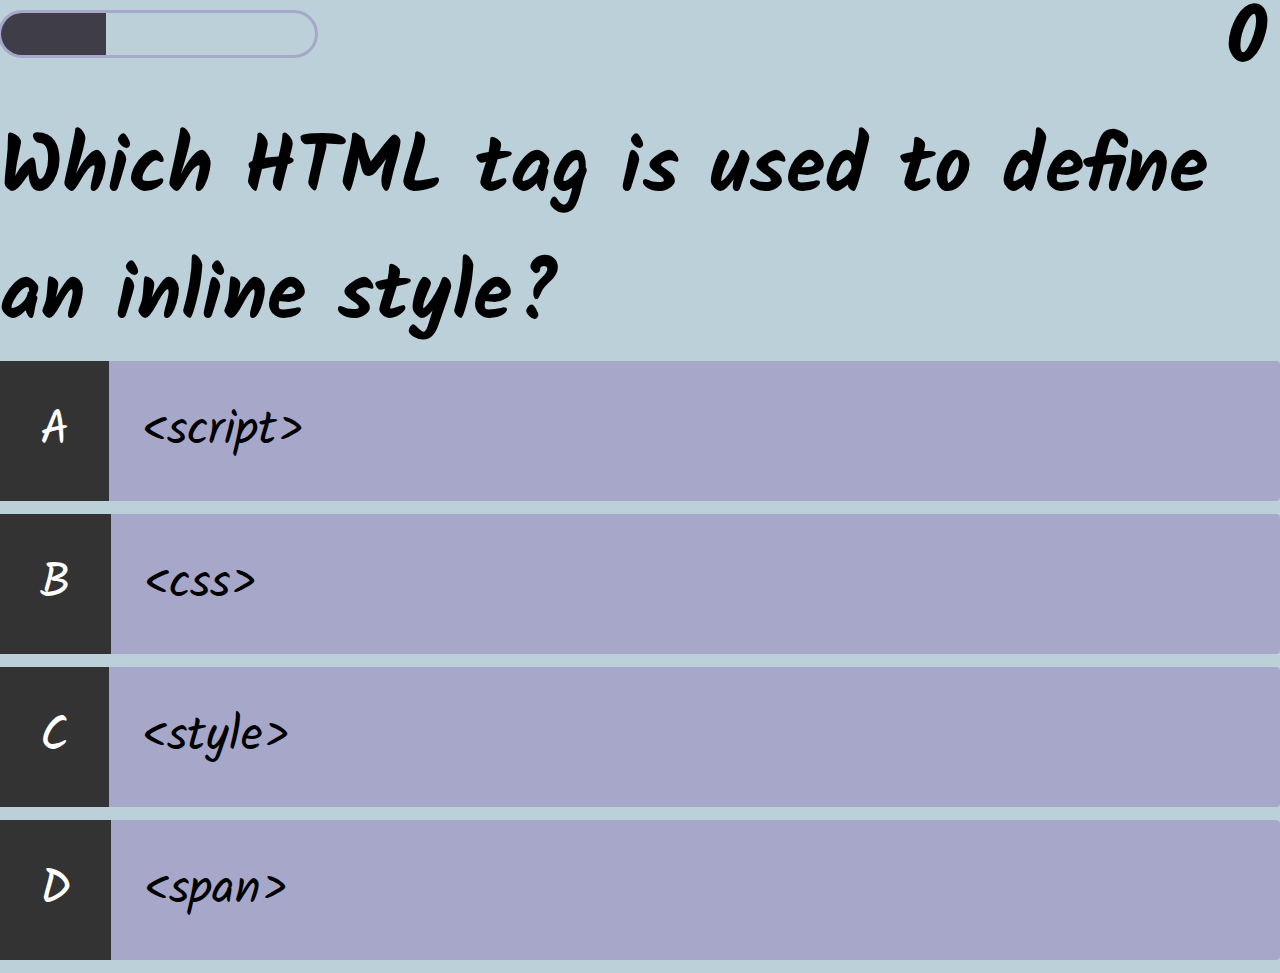
==== game.html @ 2e532731 "Quiz App" ====
<!DOCTYPE html>
<html lang="en">
<head>
    <meta charset="UTF-8">
    <meta name="viewport" content="width=device-width, initial-scale=1.0">
    <title>Quiz Page</title>
    <link rel="stylesheet" href="style.css">
    <link rel="stylesheet" href="game.css">
</head>
<body>
    <div class="container">
        <div id="game" class="justify-centre flex-column">
            <div id="display">
                <div class="display-item">
                    <p id="progressText" class="display-prefix">
                        Question
                    </p>
                    <div id="progressBar">
                        <div id="progressBarFull"></div>
                    </div>
                </div>
                <div id="display-item">
                    <p class="display-prefix">
                        Score
                    </p>
                    <h1 class="display-main-text" id="score">0</h1>
                </div>
            </div>
            <div class="quest">
            <h1 id="question">What is the answer to this question?</h1>
            <div class="choice-container">
                <p class="choice-prefix">A</p>
                <p class="choice-text" data-number="1">Choice 1</p>
            </div>
            <div class="choice-container">
                <p class="choice-prefix">B</p>
                <p class="choice-text" data-number="2">Choice 2</p>
            </div>
            <div class="choice-container">
                <p class="choice-prefix">C</p>
                <p class="choice-text" data-number="3">Choice 3</p>
            </div>
            <div class="choice-container">
                <p class="choice-prefix">D</p>
                <p class="choice-text" data-number="4">Choice 4</p>
            </div>
        </div>
        </div>
    </div>
    <script src="game.js"></script>
</body>
</html>
---- style.css ----
@import url('https://fonts.googleapis.com/css2?family=Cedarville+Cursive&family=Dancing+Script:wght@600&family=Kalam:wght@300;400;700&family=PT+Serif:ital@0;1&family=Poppins:ital,wght@1,200&family=Varela+Round&display=swap');
:root{
    background-color: rgb(187, 208, 216);
}
*{
    box-sizing: border-box;
    margin: 0;
    padding: 0;
    font-family: "Kalam", cursive;
}
.container {
    display: flex;
    flex-direction: column;
    align-items: center;
    justify-content: center;
    height: 100vh;
}

h1 {
    color: rgb(130, 130, 187);
    font-weight: 700;
    font-size: 5rem;
    font-style: normal;
}
.btn {
    background-color: rgb(167, 167, 202);
    text-align: center;
    color: rgb(90, 90, 119);
    padding: 0.8rem 1.6rem; 
    text-decoration: black;
    display: inline-block;
    font-size: 1.2rem;
    transition: background-color 0.3s;
    font-family: "Kalam", cursive;
    font-weight: 400;
    font-style: normal;
    border-radius: 5px;
}
.btn:hover {
    background-color: rgb(127, 127, 173);
    box-shadow: 0px 4px 6px rgba(0, 0, 0, 0.3);
    transition: transform 150ms;
    transform: scale(1.03);
    cursor: pointer;
}
---- game.css ----
.quest{
    margin: 2px;
}
h1{
    color: black;
}
.choice-container{
    display: flex;
    margin-bottom: 0.8rem;
    width: 100%;
    border-radius: 4px;
    background: rgb(167, 167, 202);
    font-size: 3rem;
    min-width: 80rem;
}
.choice-container:hover{
    cursor: pointer;
    box-shadow: 0px 4px 6px rgba(0, 0, 0, 0.3);
    transition: transform 150ms;
    transform: scale(1.03);
}
.choice-prefix{
    padding: 2rem 2.5rem;
    color: white;
    background: #333;
}
.choice-text{
    padding: 2rem;
    width: 100%;
}
.correct{
    background-color: rgb(61, 225, 24);
}
.incorrect{
    background-color: red;
}

/* Heads up Display */
#display{
    display: flex;
    justify-content: space-between;
}
.display-prefix{
    text-align: center;
    font-size: 2rem;
}
.display-main-text{
    text-align: center;
}
#progressBar{
    width: 20rem;
    height: 3rem;
    border: 0.2rem solid rgb(167, 167, 202);;
    margin-top: 2rem;
    border-radius: 50px;
    overflow: hidden;
}
#progressBarFull{
    height: 100%;
    background: rgb(63, 62, 72);
    width: 0;
}
@media screen and (max-width:768px){
    .choice-container{
        min-width: 40rem;
    }
}
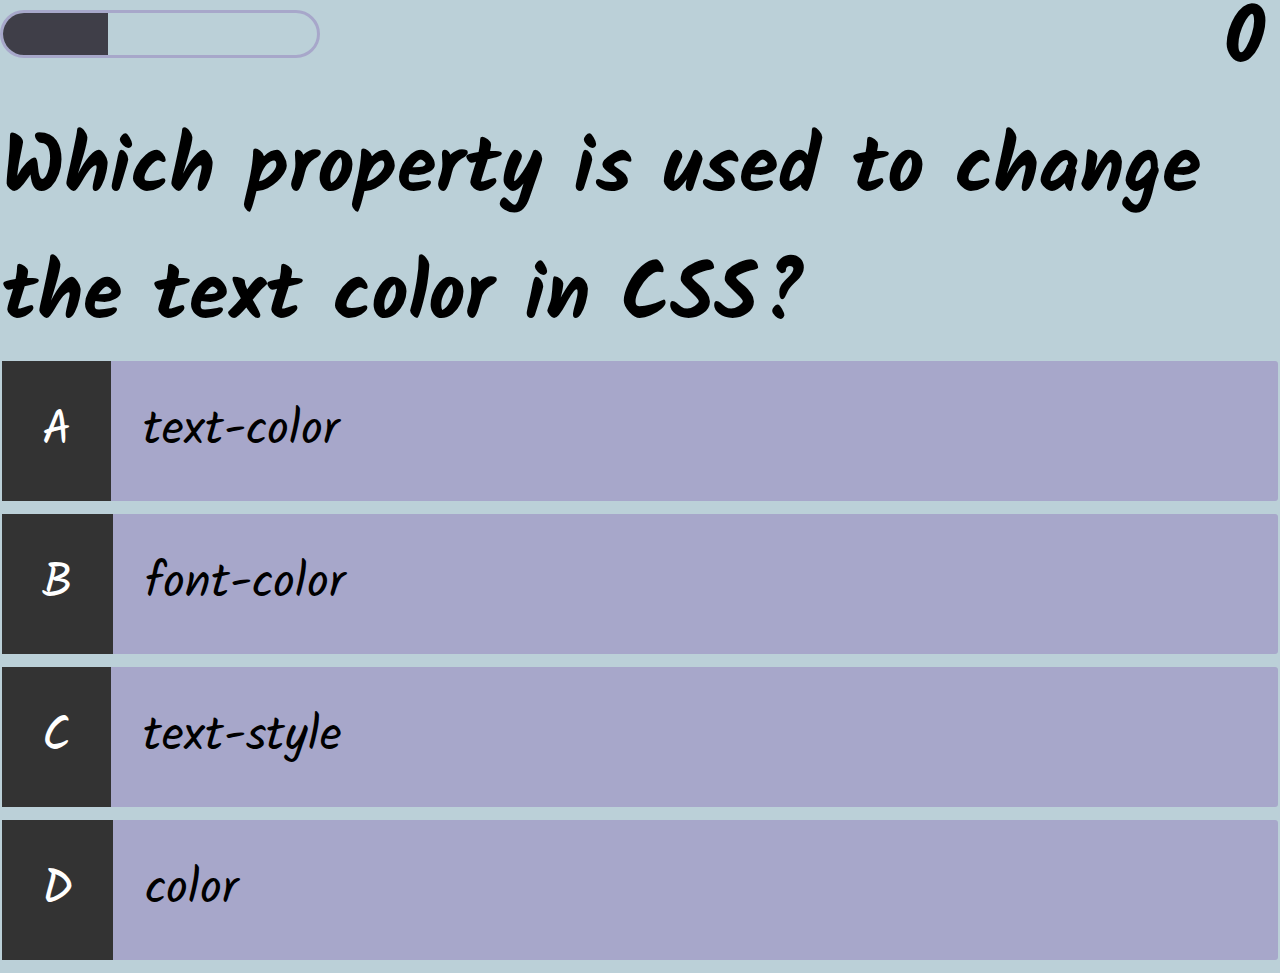
==== commit 32c08444: "Updated" ====
--- a/game.html
+++ b/game.html
@@ -12,15 +12,15 @@
         <div id="game" class="justify-centre flex-column">
             <div id="display">
                 <div class="display-item">
-                    <p id="progressText" class="display-prefix">
+                    <p id="progressText" class="display-group">
                         Question
                     </p>
                     <div id="progressBar">
-                        <div id="progressBarFull"></div>
+                        <div id="completeProgressBar"></div>
                     </div>
                 </div>
                 <div id="display-item">
-                    <p class="display-prefix">
+                    <p class="display-group">
                         Score
                     </p>
                     <h1 class="display-main-text" id="score">0</h1>
@@ -29,19 +29,19 @@
             <div class="quest">
             <h1 id="question">What is the answer to this question?</h1>
             <div class="choice-container">
-                <p class="choice-prefix">A</p>
+                <p class="choice-group">A</p>
                 <p class="choice-text" data-number="1">Choice 1</p>
             </div>
             <div class="choice-container">
-                <p class="choice-prefix">B</p>
+                <p class="choice-group">B</p>
                 <p class="choice-text" data-number="2">Choice 2</p>
             </div>
             <div class="choice-container">
-                <p class="choice-prefix">C</p>
+                <p class="choice-group">C</p>
                 <p class="choice-text" data-number="3">Choice 3</p>
             </div>
             <div class="choice-container">
-                <p class="choice-prefix">D</p>
+                <p class="choice-group">D</p>
                 <p class="choice-text" data-number="4">Choice 4</p>
             </div>
         </div>
--- a/game.css
+++ b/game.css
@@ -8,18 +8,18 @@
     display: flex;
     margin-bottom: 0.8rem;
     width: 100%;
-    border-radius: 4px;
+    border-radius: 3px;
     background: rgb(167, 167, 202);
     font-size: 3rem;
-    min-width: 80rem;
+    min-width: 75rem;
 }
 .choice-container:hover{
     cursor: pointer;
-    box-shadow: 0px 4px 6px rgba(0, 0, 0, 0.3);
-    transition: transform 150ms;
-    transform: scale(1.03);
+    box-shadow: 0px 4px 6px rgba(0, 0, 0, 0.4);
+    transition: transform 175ms;
+    transform: scale(1.04);
 }
-.choice-prefix{
+.choice-group{
     padding: 2rem 2.5rem;
     color: white;
     background: #333;
@@ -40,7 +40,7 @@
     display: flex;
     justify-content: space-between;
 }
-.display-prefix{
+.display-group{
     text-align: center;
     font-size: 2rem;
 }
@@ -55,13 +55,8 @@
     border-radius: 50px;
     overflow: hidden;
 }
-#progressBarFull{
+#completeProgressBar{
     height: 100%;
     background: rgb(63, 62, 72);
     width: 0;
 }
-@media screen and (max-width:768px){
-    .choice-container{
-        min-width: 40rem;
-    }
-}
